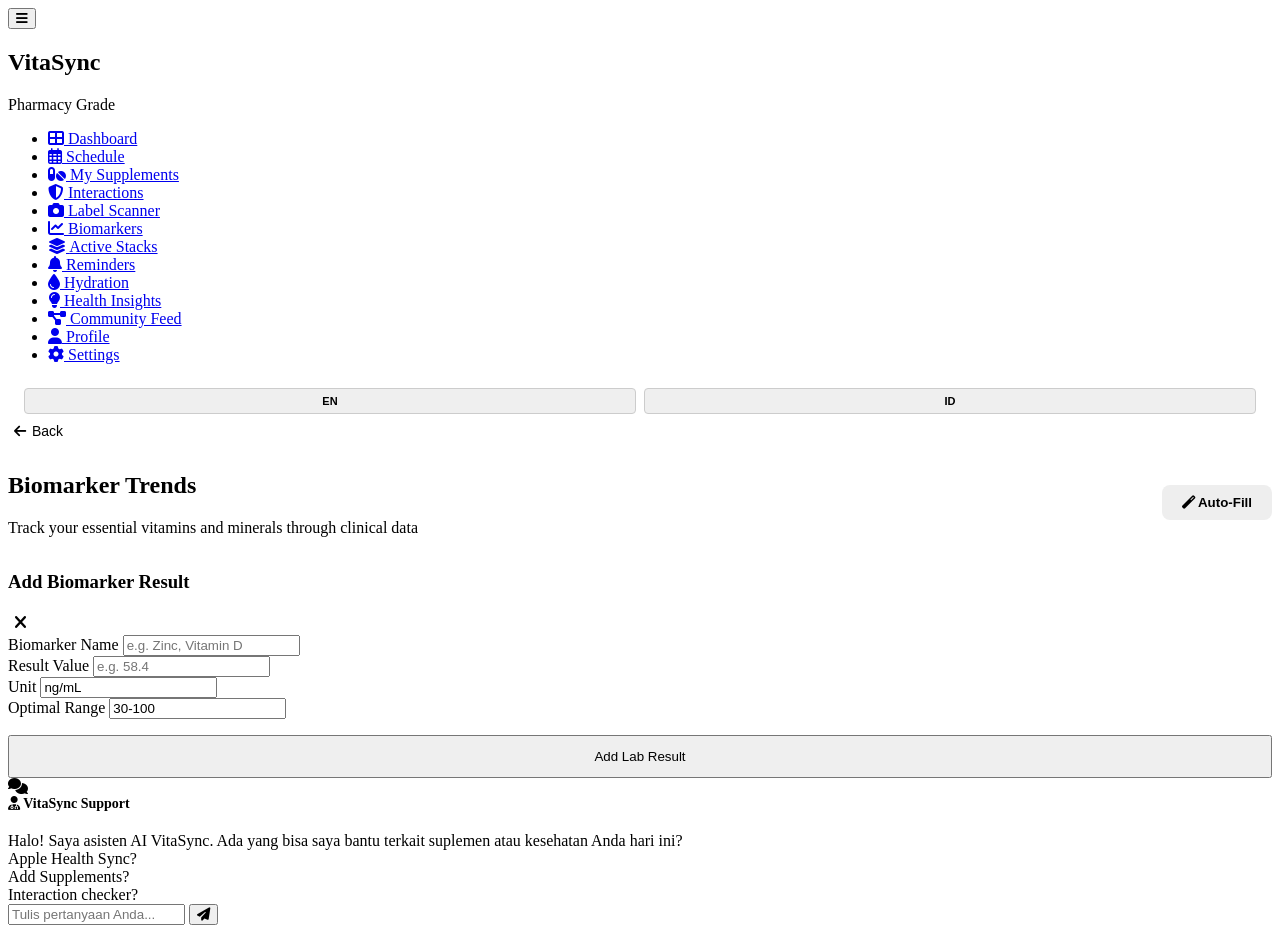
==== biomarkers.html @ d4380e04 "Add biomarkers.html, hydration.html, stacks.html, reminders.html" ====
<!DOCTYPE html>
<html lang="en">
<head>
  <meta charset="UTF-8">
  <meta name="viewport" content="width=device-width, initial-scale=1.0">
  <title>VitaSync - Biomarkers</title>
  <link rel="stylesheet" href="style.css">
  <link href="https://fonts.googleapis.com/css2?family=Inter:wght@400;500;600;700&display=swap" rel="stylesheet">
  <link rel="stylesheet" href="https://cdnjs.cloudflare.com/ajax/libs/font-awesome/6.4.0/css/all.min.css">
</head>
<body>

  <button class="mobile-toggle" id="mobileToggle"><i class="fas fa-bars"></i></button>
  <aside class="sidebar" id="sidebar">
    <div class="brand"><h1>VitaSync</h1><p data-translate="pharmacy_grade">Pharmacy Grade</p></div>
    <ul class="nav-links">
      <li class="nav-item"><a href="index.html" class="nav-link "><i class="fas fa-th-large"></i> <span data-translate="dashboard">Dashboard</span></a></li>
      <li class="nav-item"><a href="schedule.html" class="nav-link "><i class="far fa-calendar-alt"></i> <span data-translate="schedule">Schedule</span></a></li>
      <li class="nav-item"><a href="supplements.html" class="nav-link "><i class="fas fa-pills"></i> <span data-translate="my_supplements">My Supplements</span></a></li>
      <li class="nav-item"><a href="interactions.html" class="nav-link "><i class="fas fa-shield-alt"></i> <span data-translate="interactions">Interactions</span></a></li>
      <li class="nav-item"><a href="scanner.html" class="nav-link "><i class="fas fa-camera"></i> <span data-translate="label_scanner">Label Scanner</span></a></li>
      <li class="nav-item"><a href="biomarkers.html" class="nav-link active"><i class="fas fa-chart-line"></i> <span data-translate="biomarkers">Biomarkers</span></a></li>
      <li class="nav-item"><a href="stacks.html" class="nav-link "><i class="fas fa-layer-group"></i> <span data-translate="active_stacks">Active Stacks</span></a></li>
      <li class="nav-item"><a href="reminders.html" class="nav-link "><i class="fas fa-bell"></i> <span data-translate="reminders">Reminders</span></a></li>
      <li class="nav-item"><a href="hydration.html" class="nav-link "><i class="fas fa-tint"></i> <span data-translate="hydration">Hydration</span></a></li>
      <li class="nav-item"><a href="insights.html" class="nav-link "><i class="fas fa-lightbulb"></i> <span data-translate="health_insights">Health Insights</span></a></li>
      <li class="nav-item"><a href="feed.html" class="nav-link "><i class="fas fa-project-diagram"></i> <span data-translate="community_feed">Community Feed</span></a></li>
      <li class="nav-item"><a href="profile.html" class="nav-link "><i class="fas fa-user"></i> <span data-translate="profile">Profile</span></a></li>
      <li class="nav-item"><a href="settings.html" class="nav-link "><i class="fas fa-cog"></i> <span data-translate="settings">Settings</span></a></li>
    </ul>
    <div class="sidebar-bottom">
      <div style="padding: 8px 16px; display: flex; gap: 8px;">
        <button onclick="changeLanguage('en')" style="flex:1; padding:6px; border:1px solid #ccc; border-radius:4px; font-size:11px; cursor:pointer; font-weight:600;">EN</button>
        <button onclick="changeLanguage('id')" style="flex:1; padding:6px; border:1px solid #ccc; border-radius:4px; font-size:11px; cursor:pointer; font-weight:600;">ID</button>
      </div>
    </div>
  </aside>

<main class="main-content">
  <button onclick="history.back()" style="background:none; border:none; color:var(--text-muted); font-size:14px; cursor:pointer; margin-bottom:12px; display:flex; align-items:center; gap:6px;"><i class="fas fa-arrow-left"></i> <span data-translate="back">Back</span></button>
  <header class="header" style="display:flex; justify-content:space-between; align-items:center;">
    <div>
      <h2 data-translate="biomarkers">Biomarker Trends</h2>
      <p>Track your essential vitamins and minerals through clinical data</p>
    </div>
    <div style="display:flex; gap:12px;">
      <button onclick="openModal('biomarkerModal')" style="background:var(--primary-color); color:white; border:none; padding:10px 20px; border-radius:8px; font-weight:600; cursor:pointer;"><i class="fas fa-plus"></i> Add Result</button>
      <button id="autoFillBiomarkersBtn" style="background:#eee; border:none; padding:10px 20px; border-radius:8px; font-weight:600; cursor:pointer;"><i class="fas fa-magic"></i> Auto-Fill</button>
    </div>
  </header>

  <div id="biomarkersGrid" style="display:grid; grid-template-columns:repeat(auto-fill, minmax(320px, 1fr)); gap:24px;"></div>

  <!-- Biomarker Add Modal -->
  <div class="modal" id="biomarkerModal">
    <div class="modal-content">
      <div class="modal-header">
        <h3>Add Biomarker Result</h3>
        <button onclick="closeModal('biomarkerModal')" style="background:none; border:none; font-size:18px; cursor:pointer;"><i class="fas fa-times"></i></button>
      </div>
      <div class="form-group">
        <label>Biomarker Name</label>
        <input type="text" id="bioAddName" placeholder="e.g. Zinc, Vitamin D">
      </div>
      <div class="form-group">
        <label>Result Value</label>
        <input type="text" id="bioAddVal" placeholder="e.g. 58.4">
      </div>
      <div class="form-group">
        <label>Unit</label>
        <input type="text" id="bioAddUnit" placeholder="e.g. ng/mL, mg/dL" value="ng/mL">
      </div>
      <div class="form-group">
        <label>Optimal Range</label>
        <input type="text" id="bioAddRange" placeholder="e.g. 30-100" value="30-100">
      </div>
      <button class="btn-add" id="saveBiomarkerBtn" style="width:100%; padding:12px; margin-top:16px;">Add Lab Result</button>
    </div>
  </div>
</main>

  <div class="support-widget">
    <div class="support-bubble" id="chatBubble"><i class="fas fa-comments"></i></div>
    <div class="chat-box" id="chatBox">
      <div class="chat-header">
        <h4 style="margin:0; font-size:14px; font-weight:700;"><i class="fas fa-user-md"></i> <span data-translate="chat_support">VitaSync Support</span></h4>
        <button onclick="toggleChat()" style="background:none; border:none; color:white; font-size:16px; cursor:pointer;"><i class="fas fa-times"></i></button>
      </div>
      <div class="chat-messages" id="chatMessages">
        <div class="chat-message bot">Halo! Saya asisten AI VitaSync. Ada yang bisa saya bantu terkait suplemen atau kesehatan Anda hari ini?</div>
      </div>
      <div class="chat-chips">
        <div class="chat-chip" onclick="askQuickQuestion(1)">Apple Health Sync?</div>
        <div class="chat-chip" onclick="askQuickQuestion(2)">Add Supplements?</div>
        <div class="chat-chip" onclick="askQuickQuestion(3)">Interaction checker?</div>
      </div>
      <div class="chat-input-row">
        <input type="text" id="chatInput" placeholder="Tulis pertanyaan Anda..." onkeypress="handleChatKey(event)">
        <button onclick="sendChatMessage()"><i class="fas fa-paper-plane"></i></button>
      </div>
    </div>
  </div>

  <div id="toastMessage" style="position:fixed; bottom:20px; left:20px; color:white; padding:12px 24px; border-radius:8px; display:none; transition:all 0.3s; z-index:9999; font-weight:600; box-shadow:0 8px 24px rgba(0,0,0,0.2);"></div>
  
  <script src="data.js"></script>
  <script src="app.js"></script>
</body>
</html>
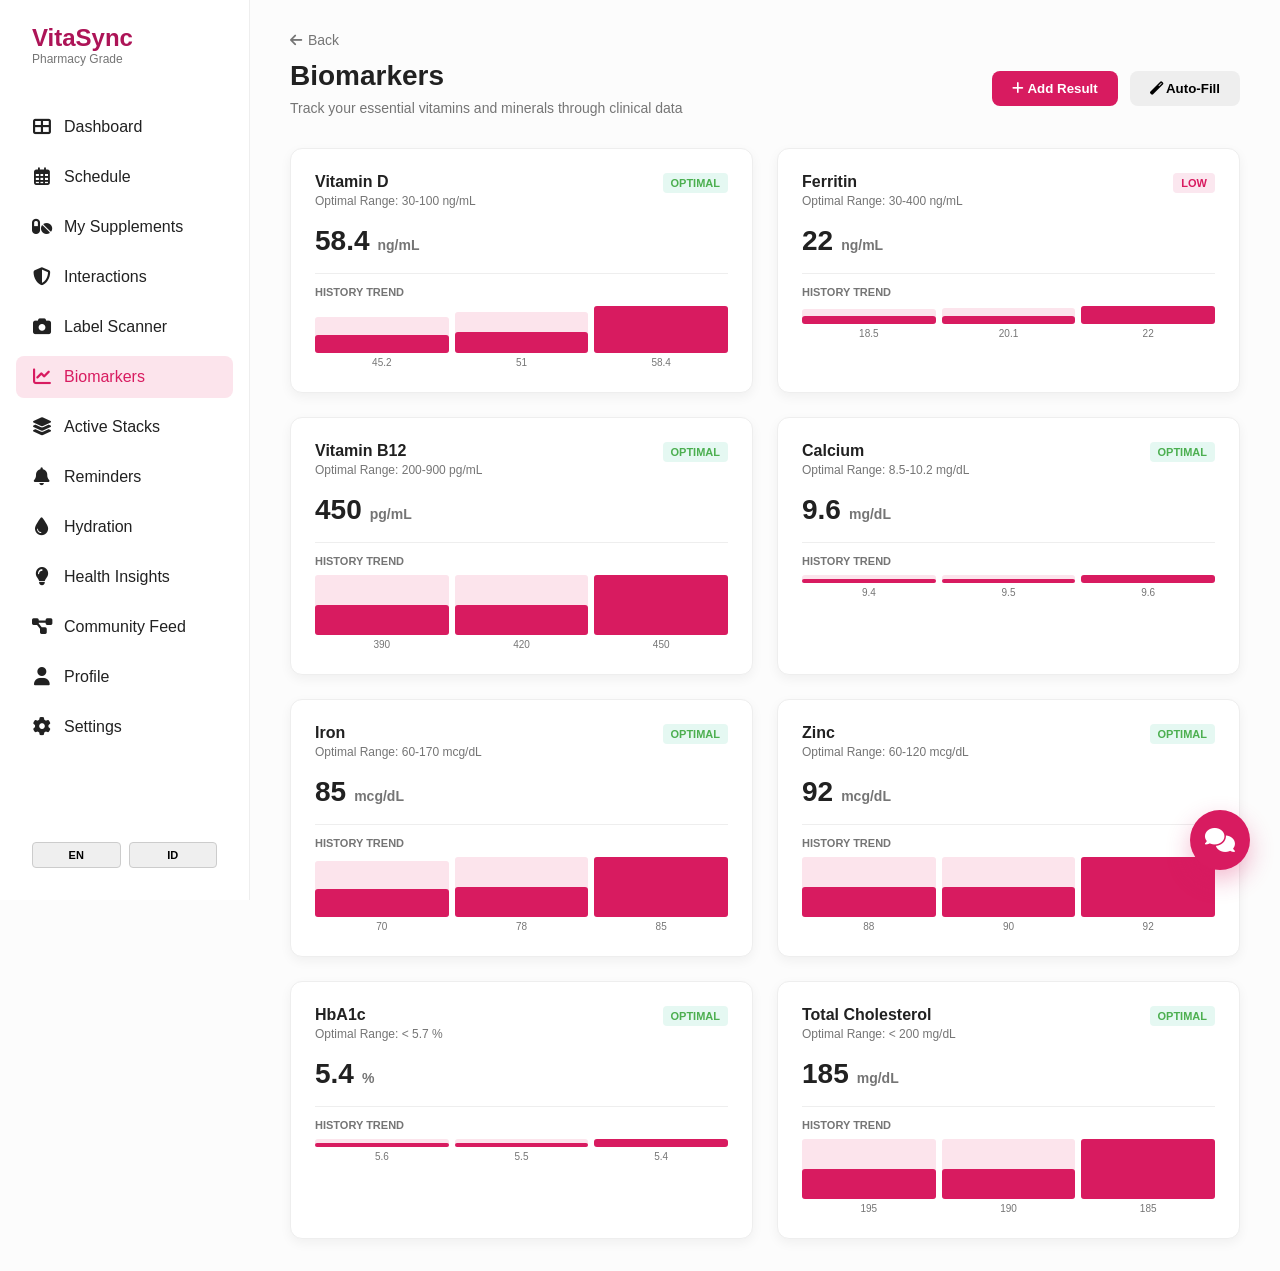
==== commit aa58bb63: "Add files via upload" ====
--- a/biomarkers.html
+++ b/biomarkers.html
@@ -1,3 +1,5 @@
+
+
 <!DOCTYPE html>
 <html lang="en">
 <head>
@@ -9,6 +11,7 @@
   <link rel="stylesheet" href="https://cdnjs.cloudflare.com/ajax/libs/font-awesome/6.4.0/css/all.min.css">
 </head>
 <body>
+
 
   <button class="mobile-toggle" id="mobileToggle"><i class="fas fa-bars"></i></button>
   <aside class="sidebar" id="sidebar">
@@ -79,6 +82,7 @@
   </div>
 </main>
 
+  <!-- Interactive CS Chatbot Widget -->
   <div class="support-widget">
     <div class="support-bubble" id="chatBubble"><i class="fas fa-comments"></i></div>
     <div class="chat-box" id="chatBox">
@@ -103,7 +107,40 @@
 
   <div id="toastMessage" style="position:fixed; bottom:20px; left:20px; color:white; padding:12px 24px; border-radius:8px; display:none; transition:all 0.3s; z-index:9999; font-weight:600; box-shadow:0 8px 24px rgba(0,0,0,0.2);"></div>
   
+  <!-- Supplement Detail Modal -->
+  <div class="modal" id="supplementDetailModal" style="z-index:9999; position:fixed; top:0; left:0; width:100%; height:100%; background:rgba(0,0,0,0.5); display:none; align-items:center; justify-content:center;">
+    <div class="modal-content" style="width: 520px; max-width:90%; background:white; padding:24px; border-radius:16px; box-shadow:0 10px 30px rgba(0,0,0,0.15);">
+      <div class="modal-header" style="display:flex; justify-content:space-between; align-items:center; border-bottom:1px solid var(--border-color); padding-bottom:12px; margin-bottom:16px;">
+        <h3 id="detailSuppName" style="margin:0; font-size:20px; font-weight:700; color:var(--text-dark);">Supplement Details</h3>
+        <button onclick="closeModal('supplementDetailModal')" style="background:none; border:none; font-size:18px; cursor:pointer; color:var(--text-muted);"><i class="fas fa-times"></i></button>
+      </div>
+      <div style="padding: 8px 0;">
+        <div style="display:flex; justify-content:space-between; align-items:center; margin-bottom:16px;">
+          <span id="detailSuppCategory" style="background:var(--primary-light); color:var(--primary-color); padding:4px 10px; border-radius:6px; font-size:11px; font-weight:800; text-transform:uppercase;">Category</span>
+          <strong id="detailSuppDose" style="font-size:15px; color:var(--text-dark);">Dose: -</strong>
+        </div>
+        
+        <p id="detailSuppDesc" style="font-size:14px; color:var(--text-dark); line-height:1.6; margin-bottom:20px; background:rgba(0,0,0,0.02); padding:16px; border-radius:10px; border:1px solid var(--border-color);"></p>
+        
+        <div style="background:var(--primary-light); border:1px solid rgba(216,27,96,0.1); padding:14px; border-radius:10px; margin-bottom:16px;">
+          <h4 style="font-size:13px; font-weight:700; color:var(--primary-color); margin:0 0 6px 0;"><i class="fas fa-microscope"></i> Clinical Biohacking Intake Guideline</h4>
+          <p style="font-size:12px; color:var(--text-muted); line-height:1.5; margin:0;">Optimal biological absorption is achieved when taken in accordance with specific mineral transporters. Take at scheduled times daily.</p>
+        </div>
+        
+        <div style="background:rgba(216,27,96,0.03); border:1px solid rgba(216,27,96,0.08); padding:14px; border-radius:10px; margin:0;">
+          <h4 style="font-size:13px; font-weight:700; color:var(--primary-color); margin:0 0 6px 0;"><i class="fas fa-exclamation-triangle"></i> Known Chemical Conflict Spacing</h4>
+          <p style="font-size:12px; color:var(--text-muted); line-height:1.5; margin:0;">Ensure a minimum spacing of 4 hours from competitive divalent metals (e.g. Iron vs Calcium) and metal-binding tea/coffee polyphenols.</p>
+        </div>
+      </div>
+      <div style="display:flex; gap:12px; margin-top:20px; border-top:1px solid var(--border-color); padding-top:16px;">
+        <button class="btn-primary" id="detailScheduleBtn" style="flex:1; border-radius:8px; font-weight:700;">+ Add to Schedule</button>
+        <button onclick="closeModal('supplementDetailModal')" style="flex:1; background:#eee; border:none; border-radius:8px; cursor:pointer; font-weight:700; color:var(--text-dark);">Close</button>
+      </div>
+    </div>
+  </div>
+  
   <script src="data.js"></script>
   <script src="app.js"></script>
 </body>
 </html>
+
--- a/style.css
+++ b/style.css
@@ -0,0 +1,917 @@
+:root {
+  --primary-color: #d81b60; /* Magenta/Pink */
+  --primary-light: #fce4ec;
+  --primary-dark: #ad1457;
+  --bg-color: #fcfcfc;
+  --sidebar-bg: #ffffff;
+  --card-bg: #ffffff;
+  --text-dark: #212121;
+  --text-muted: #757575;
+  --border-color: #eeeeee;
+  --success: #4caf50;
+  --success-light: #e8f5e9;
+  --warning: #ffb300;
+  --warning-light: #fff8e1;
+  --danger: #e53935;
+  --danger-light: #ffebee;
+  --radius: 12px;
+  --shadow: 0 4px 12px rgba(0,0,0,0.05);
+}
+
+* {
+  margin: 0;
+  padding: 0;
+  box-sizing: border-box;
+  font-family: 'Inter', -apple-system, BlinkMacSystemFont, 'Segoe UI', Roboto, Helvetica, Arial, sans-serif;
+}
+
+body {
+  background-color: var(--bg-color);
+  color: var(--text-dark);
+  display: flex;
+  min-height: 100vh;
+}
+
+/* Sidebar */
+.sidebar {
+  width: 250px;
+  background-color: var(--sidebar-bg);
+  border-right: 1px solid var(--border-color);
+  padding: 24px 16px;
+  display: flex;
+  flex-direction: column;
+  position: fixed;
+  height: 100vh;
+  z-index: 100;
+  transition: transform 0.3s ease;
+  overflow-y: auto;
+  max-height: 100vh;
+}
+
+.brand {
+  margin-bottom: 40px;
+  padding: 0 16px;
+}
+
+.brand h1 {
+  font-size: 24px;
+  color: var(--primary-dark);
+  font-weight: 700;
+}
+
+.brand p {
+  font-size: 12px;
+  color: var(--text-muted);
+}
+
+.nav-links {
+  list-style: none;
+  flex-grow: 1;
+}
+
+.nav-item {
+  margin-bottom: 8px;
+}
+
+.nav-link {
+  display: flex;
+  align-items: center;
+  padding: 12px 16px;
+  color: var(--text-dark);
+  text-decoration: none;
+  border-radius: 8px;
+  font-weight: 500;
+  transition: all 0.2s;
+  gap: 12px;
+}
+
+.nav-link:hover {
+  background-color: var(--primary-light);
+  color: var(--primary-color);
+}
+
+.nav-link.active {
+  background-color: var(--primary-light);
+  color: var(--primary-color);
+}
+
+.nav-link i {
+  font-size: 18px;
+  width: 20px;
+  text-align: center;
+}
+
+.sidebar-bottom {
+  margin-top: auto;
+}
+
+.btn-add {
+  background-color: var(--primary-color);
+  color: white;
+  border: none;
+  border-radius: 8px;
+  padding: 12px;
+  width: 100%;
+  font-weight: 600;
+  display: flex;
+  align-items: center;
+  justify-content: center;
+  gap: 8px;
+  cursor: pointer;
+  transition: background 0.2s;
+  margin-bottom: 16px;
+}
+
+.btn-add:hover {
+  background-color: var(--primary-dark);
+}
+
+/* Main Content */
+.main-content {
+  margin-left: 250px;
+  padding: 32px 40px;
+  flex-grow: 1;
+  max-width: 1200px;
+}
+
+.header {
+  margin-bottom: 32px;
+}
+
+.header h2 {
+  font-size: 28px;
+  font-weight: 700;
+  margin-bottom: 8px;
+}
+
+.header p {
+  color: var(--text-muted);
+  font-size: 14px;
+}
+
+/* Dashboard Cards */
+.summary-cards {
+  display: grid;
+  grid-template-columns: repeat(auto-fit, minmax(200px, 1fr));
+  gap: 24px;
+  margin-bottom: 32px;
+}
+
+.card {
+  background: var(--card-bg);
+  border-radius: var(--radius);
+  padding: 24px;
+  border: 1px solid var(--border-color);
+  box-shadow: var(--shadow);
+}
+
+.card-title {
+  font-size: 14px;
+  color: var(--text-muted);
+  margin-bottom: 16px;
+  display: flex;
+  align-items: center;
+  gap: 8px;
+}
+
+.card-value {
+  font-size: 32px;
+  font-weight: 700;
+}
+
+.card-subtitle {
+  font-size: 12px;
+  color: var(--text-muted);
+  margin-top: 4px;
+}
+
+/* Grids */
+.dashboard-grid {
+  display: grid;
+  grid-template-columns: 1.5fr 1fr;
+  gap: 24px;
+}
+
+.section-header {
+  display: flex;
+  justify-content: space-between;
+  align-items: center;
+  margin-bottom: 16px;
+}
+
+.section-title {
+  font-size: 18px;
+  font-weight: 600;
+}
+
+.section-action {
+  font-size: 12px;
+  color: var(--text-muted);
+}
+
+/* Schedule List */
+.schedule-list {
+  background: var(--card-bg);
+  border-radius: var(--radius);
+  border: 1px solid var(--border-color);
+  overflow: hidden;
+}
+
+.schedule-item {
+  display: flex;
+  align-items: center;
+  padding: 16px 24px;
+  border-bottom: 1px solid var(--border-color);
+}
+
+.schedule-item:last-child {
+  border-bottom: none;
+}
+
+.time {
+  font-weight: 600;
+  width: 80px;
+  color: var(--text-muted);
+}
+
+.time span {
+  font-size: 12px;
+  display: block;
+}
+
+.details {
+  flex-grow: 1;
+}
+
+.details strong {
+  display: block;
+  font-size: 16px;
+  margin-bottom: 4px;
+}
+
+.details span {
+  font-size: 12px;
+  color: var(--text-muted);
+}
+
+.status-btn {
+  width: 24px;
+  height: 24px;
+  border-radius: 50%;
+  border: 2px solid var(--border-color);
+  background: transparent;
+  cursor: pointer;
+  display: flex;
+  align-items: center;
+  justify-content: center;
+  transition: all 0.2s;
+}
+
+.status-btn.taken {
+  background: var(--primary-color);
+  border-color: var(--primary-color);
+  color: white;
+}
+
+/* Interactions */
+.interaction-card {
+  padding: 16px;
+  border-radius: 8px;
+  margin-bottom: 16px;
+  border: 1px solid var(--danger-light);
+  background: #fff;
+}
+
+.interaction-card.high-risk {
+  border-color: var(--danger);
+}
+
+.interaction-card.moderate-risk {
+  border-color: var(--warning);
+}
+
+.badge {
+  display: inline-block;
+  padding: 4px 8px;
+  border-radius: 4px;
+  font-size: 10px;
+  font-weight: 700;
+  text-transform: uppercase;
+  margin-bottom: 8px;
+}
+
+.badge.high {
+  background: var(--danger-light);
+  color: var(--danger);
+}
+
+.badge.moderate {
+  background: var(--warning-light);
+  color: var(--warning);
+}
+
+.interaction-title {
+  font-weight: 600;
+  margin-bottom: 8px;
+  display: flex;
+  align-items: center;
+  gap: 8px;
+}
+
+.interaction-desc {
+  font-size: 13px;
+  color: var(--text-muted);
+  line-height: 1.5;
+}
+
+.tip-card {
+  background: var(--primary-light);
+  padding: 16px;
+  border-radius: var(--radius);
+  margin-top: 24px;
+}
+
+.tip-title {
+  font-size: 12px;
+  font-weight: 700;
+  color: var(--primary-dark);
+  margin-bottom: 8px;
+  display: flex;
+  align-items: center;
+  gap: 8px;
+}
+
+.tip-desc {
+  font-size: 14px;
+  color: var(--primary-dark);
+}
+
+/* Supplements Grid */
+.supplements-grid {
+  display: grid;
+  grid-template-columns: repeat(auto-fill, minmax(280px, 1fr));
+  gap: 24px;
+}
+
+.supp-card {
+  background: var(--card-bg);
+  border: 1px solid var(--border-color);
+  border-radius: var(--radius);
+  padding: 20px;
+  position: relative;
+}
+
+.supp-icon {
+  width: 40px;
+  height: 40px;
+  border-radius: 50%;
+  background: var(--primary-light);
+  color: var(--primary-color);
+  display: flex;
+  align-items: center;
+  justify-content: center;
+  font-size: 20px;
+  margin-bottom: 16px;
+}
+
+.supp-name {
+  font-size: 16px;
+  font-weight: 600;
+  margin-bottom: 4px;
+}
+
+.supp-dose {
+  font-size: 13px;
+  color: var(--text-muted);
+  margin-bottom: 12px;
+}
+
+.supp-tag {
+  display: inline-block;
+  background: #f0f0f0;
+  padding: 4px 8px;
+  border-radius: 4px;
+  font-size: 11px;
+  color: var(--text-muted);
+}
+
+.supp-actions {
+  position: absolute;
+  top: 20px;
+  right: 20px;
+  display: flex;
+  gap: 8px;
+}
+
+.supp-actions button {
+  background: none;
+  border: none;
+  color: var(--text-muted);
+  cursor: pointer;
+  transition: color 0.2s;
+}
+
+.supp-actions button:hover {
+  color: var(--primary-color);
+}
+
+/* Mobile Menu */
+.mobile-toggle {
+  display: none;
+  position: fixed;
+  top: 16px;
+  left: 16px;
+  z-index: 101;
+  background: var(--primary-color);
+  color: white;
+  border: none;
+  width: 40px;
+  height: 40px;
+  border-radius: 8px;
+  cursor: pointer;
+}
+
+@media (max-width: 768px) {
+  .sidebar {
+    transform: translateX(-100%);
+  }
+  .sidebar.active {
+    transform: translateX(0);
+    box-shadow: 4px 0 24px rgba(0,0,0,0.18);
+  }
+  .main-content {
+    margin-left: 0;
+    padding: 72px 16px 90px;
+  }
+  .dashboard-grid {
+    grid-template-columns: 1fr;
+  }
+  .mobile-toggle {
+    display: flex;
+    align-items: center;
+    justify-content: center;
+  }
+  .summary-cards {
+    grid-template-columns: 1fr 1fr;
+  }
+}
+
+/* ============ MOBILE BOTTOM NAV BAR ============ */
+.mobile-bottom-nav {
+  display: none;
+}
+@media (max-width: 768px) {
+  .mobile-bottom-nav {
+    display: flex;
+    position: fixed;
+    bottom: 0;
+    left: 0;
+    right: 0;
+    z-index: 200;
+    background: var(--card-bg);
+    border-top: 1px solid var(--border-color);
+    box-shadow: 0 -4px 20px rgba(0,0,0,0.08);
+    padding: 8px 0 env(safe-area-inset-bottom, 8px);
+  }
+  .mobile-bottom-nav a {
+    flex: 1;
+    display: flex;
+    flex-direction: column;
+    align-items: center;
+    gap: 3px;
+    text-decoration: none;
+    color: var(--text-muted);
+    font-size: 10px;
+    font-weight: 600;
+    padding: 4px 2px;
+    transition: color 0.2s;
+  }
+  .mobile-bottom-nav a i {
+    font-size: 20px;
+  }
+  .mobile-bottom-nav a.active,
+  .mobile-bottom-nav a:hover {
+    color: var(--primary-color);
+  }
+  .mobile-bottom-nav a.active i {
+    color: var(--primary-color);
+  }
+}
+
+/* Sidebar overlay for mobile tap-outside-close */
+#sidebarOverlay {
+  display: none;
+  position: fixed;
+  inset: 0;
+  background: rgba(0,0,0,0.45);
+  z-index: 99;
+}
+#sidebarOverlay.active {
+  display: block;
+}
+
+/* Dark Mode and Modal Enhancements */
+body.dark-mode {
+  --bg-color: #121212;
+  --sidebar-bg: #1e1e1e;
+  --card-bg: #1e1e1e;
+  --text-dark: #f5f5f5;
+  --text-muted: #aaaaaa;
+  --border-color: #333333;
+  --primary-light: #3a1b26;
+  --shadow: 0 4px 12px rgba(0,0,0,0.5);
+}
+
+body.dark-mode input, 
+body.dark-mode select, 
+body.dark-mode textarea {
+  background-color: #2b2b2b;
+  color: #ffffff;
+  border-color: #444444;
+}
+
+body.dark-mode .schedule-item,
+body.dark-mode .supp-card,
+body.dark-mode .card {
+  background-color: #1e1e1e !important;
+  border-color: #333333 !important;
+}
+
+body.dark-mode .sidebar {
+  border-right-color: #333333;
+}
+
+.modal {
+  position: fixed;
+  top: 0;
+  left: 0;
+  width: 100vw;
+  height: 100vh;
+  background: rgba(0, 0, 0, 0.6);
+  backdrop-filter: blur(4px);
+  display: none;
+  align-items: center;
+  justify-content: center;
+  z-index: 2000;
+  opacity: 0;
+  transition: opacity 0.2s ease-in-out;
+}
+.modal.active {
+  display: flex !important;
+  opacity: 1;
+}
+
+.modal-content {
+  background: var(--card-bg);
+  border: 1px solid var(--border-color);
+  border-radius: 16px;
+  padding: 32px;
+  width: 480px;
+  max-width: 90%;
+  box-shadow: 0 20px 40px rgba(0,0,0,0.2);
+}
+
+.modal-header {
+  display: flex;
+  justify-content: space-between;
+  align-items: center;
+  margin-bottom: 24px;
+}
+
+.modal-header h3 {
+  font-size: 20px;
+  font-weight: 700;
+}
+
+.form-group {
+  margin-bottom: 16px;
+}
+
+.form-group label {
+  display: block;
+  font-size: 13px;
+  font-weight: 600;
+  margin-bottom: 8px;
+  color: var(--text-muted);
+}
+
+.form-group input, 
+.form-group select, 
+.form-group textarea {
+  width: 100%;
+  padding: 12px;
+  border: 1px solid var(--border-color);
+  border-radius: 8px;
+  font-size: 14px;
+}
+
+/* Toggle switch style */
+.switch {
+  position: relative;
+  display: inline-block;
+  width: 50px;
+  height: 26px;
+}
+
+.switch input {
+  opacity: 0;
+  width: 0;
+  height: 0;
+}
+
+.slider {
+  position: absolute;
+  cursor: pointer;
+  top: 0;
+  left: 0;
+  right: 0;
+  bottom: 0;
+  background-color: #ccc;
+  transition: .4s;
+  border-radius: 34px;
+}
+
+.slider:before {
+  position: absolute;
+  content: "";
+  height: 18px;
+  width: 18px;
+  left: 4px;
+  bottom: 4px;
+  background-color: white;
+  transition: .4s;
+  border-radius: 50%;
+}
+
+input:checked + .slider {
+  background-color: var(--primary-color);
+}
+
+input:checked + .slider:before {
+  transform: translateX(24px);
+}
+
+/* Onboarding Screen Overlay */
+.onboarding-overlay {
+  position: fixed;
+  top: 0;
+  left: 0;
+  width: 100vw;
+  height: 100vh;
+  background: rgba(255, 255, 255, 0.8);
+  backdrop-filter: blur(20px);
+  z-index: 10000;
+  display: flex;
+  align-items: center;
+  justify-content: center;
+  transition: opacity 0.5s ease-out, transform 0.5s ease-out;
+}
+
+body.dark-mode .onboarding-overlay {
+  background: rgba(18, 18, 18, 0.9);
+}
+
+.onboarding-card {
+  background: var(--card-bg);
+  border: 1px solid var(--border-color);
+  box-shadow: var(--shadow);
+  border-radius: 24px;
+  padding: 48px;
+  width: 500px;
+  max-width: 90%;
+  text-align: center;
+  transform: scale(0.9);
+  transition: transform 0.3s cubic-bezier(0.34, 1.56, 0.64, 1);
+}
+
+.onboarding-overlay.active .onboarding-card {
+  transform: scale(1);
+}
+
+.onboarding-logo {
+  width: 80px;
+  height: 80px;
+  background: var(--primary-light);
+  border-radius: 50%;
+  display: flex;
+  align-items: center;
+  justify-content: center;
+  margin: 0 auto 24px;
+  color: var(--primary-color);
+  font-size: 32px;
+  box-shadow: 0 10px 20px rgba(216,27,96,0.2);
+}
+
+/* Global CS Chatbot Bubble Widget */
+.support-widget {
+  position: fixed;
+  bottom: 30px;
+  right: 30px;
+  z-index: 5000;
+  font-family: inherit;
+}
+
+.support-bubble {
+  width: 60px;
+  height: 60px;
+  border-radius: 50%;
+  background: var(--primary-color);
+  color: white;
+  display: flex;
+  align-items: center;
+  justify-content: center;
+  font-size: 24px;
+  cursor: pointer;
+  box-shadow: 0 10px 25px rgba(216,27,96,0.3);
+  transition: transform 0.2s;
+}
+
+.support-bubble:hover {
+  transform: scale(1.05);
+}
+
+.chat-box {
+  position: absolute;
+  bottom: 75px;
+  right: 0;
+  width: 360px;
+  height: 480px;
+  background: var(--card-bg);
+  border: 1px solid var(--border-color);
+  box-shadow: var(--shadow);
+  border-radius: 16px;
+  display: none;
+  flex-direction: column;
+  overflow: hidden;
+  animation: fadeInUp 0.3s ease;
+}
+
+.chat-header {
+  background: var(--primary-color);
+  color: white;
+  padding: 16px;
+  display: flex;
+  justify-content: space-between;
+  align-items: center;
+}
+
+.chat-messages {
+  flex: 1;
+  padding: 16px;
+  overflow-y: auto;
+  display: flex;
+  flex-direction: column;
+  gap: 12px;
+}
+
+.chat-message {
+  padding: 10px 14px;
+  border-radius: 12px;
+  max-width: 80%;
+  font-size: 13px;
+  line-height: 1.4;
+}
+
+.chat-message.bot {
+  background: #f0f0f0;
+  color: var(--text-dark);
+  align-self: flex-start;
+}
+
+body.dark-mode .chat-message.bot {
+  background: #2b2b2b;
+}
+
+.chat-message.user {
+  background: var(--primary-color);
+  color: white;
+  align-self: flex-end;
+}
+
+.chat-chips {
+  padding: 8px 16px;
+  display: flex;
+  gap: 8px;
+  overflow-x: auto;
+  border-top: 1px solid var(--border-color);
+  background: rgba(0,0,0,0.02);
+}
+
+.chat-chip {
+  background: var(--bg-color);
+  border: 1px solid var(--border-color);
+  padding: 6px 12px;
+  border-radius: 16px;
+  font-size: 11px;
+  font-weight: 600;
+  white-space: nowrap;
+  cursor: pointer;
+  color: var(--text-dark);
+}
+
+.chat-input-row {
+  padding: 12px;
+  border-top: 1px solid var(--border-color);
+  display: flex;
+  gap: 8px;
+}
+
+.chat-input-row input {
+  flex: 1;
+  padding: 10px;
+  border-radius: 8px;
+  border: 1px solid var(--border-color);
+  font-size: 13px;
+  background-color: var(--card-bg);
+  color: var(--text-dark);
+}
+
+.chat-input-row button {
+  background: var(--primary-color);
+  color: white;
+  border: none;
+  padding: 0 16px;
+  border-radius: 8px;
+  cursor: pointer;
+}
+
+/* Social Media layout Twitter-like */
+.tweet-card {
+  border-bottom: 1px solid var(--border-color);
+  padding: 20px;
+  display: flex;
+  gap: 16px;
+  background: var(--card-bg);
+}
+
+.tweet-avatar {
+  width: 48px;
+  height: 48px;
+  border-radius: 50%;
+  overflow: hidden;
+  background: #f0f0f0;
+  flex-shrink: 0;
+}
+
+.tweet-content {
+  flex: 1;
+}
+
+.tweet-user {
+  display: flex;
+  align-items: center;
+  gap: 8px;
+  margin-bottom: 4px;
+}
+
+.tweet-name {
+  font-weight: 700;
+  font-size: 15px;
+  color: var(--text-dark);
+}
+
+.tweet-handle {
+  color: var(--text-muted);
+  font-size: 13px;
+}
+
+.tweet-text {
+  font-size: 15px;
+  line-height: 1.5;
+  color: var(--text-dark);
+  margin-bottom: 12px;
+}
+
+.tweet-actions {
+  display: flex;
+  gap: 40px;
+  color: var(--text-muted);
+  font-size: 13px;
+}
+
+.tweet-action {
+  display: flex;
+  align-items: center;
+  gap: 6px;
+  cursor: pointer;
+  transition: color 0.2s;
+}
+
+.tweet-action:hover {
+  color: var(--primary-color);
+}
+
+.tweet-action.liked {
+  color: var(--primary-color);
+}
+
+.tweet-action.retweeted {
+  color: #00ba7c;
+}
+
+@keyframes fadeInUp {
+  from { opacity: 0; transform: translateY(10px); }
+  to { opacity: 1; transform: translateY(0); }
+}
+
+
